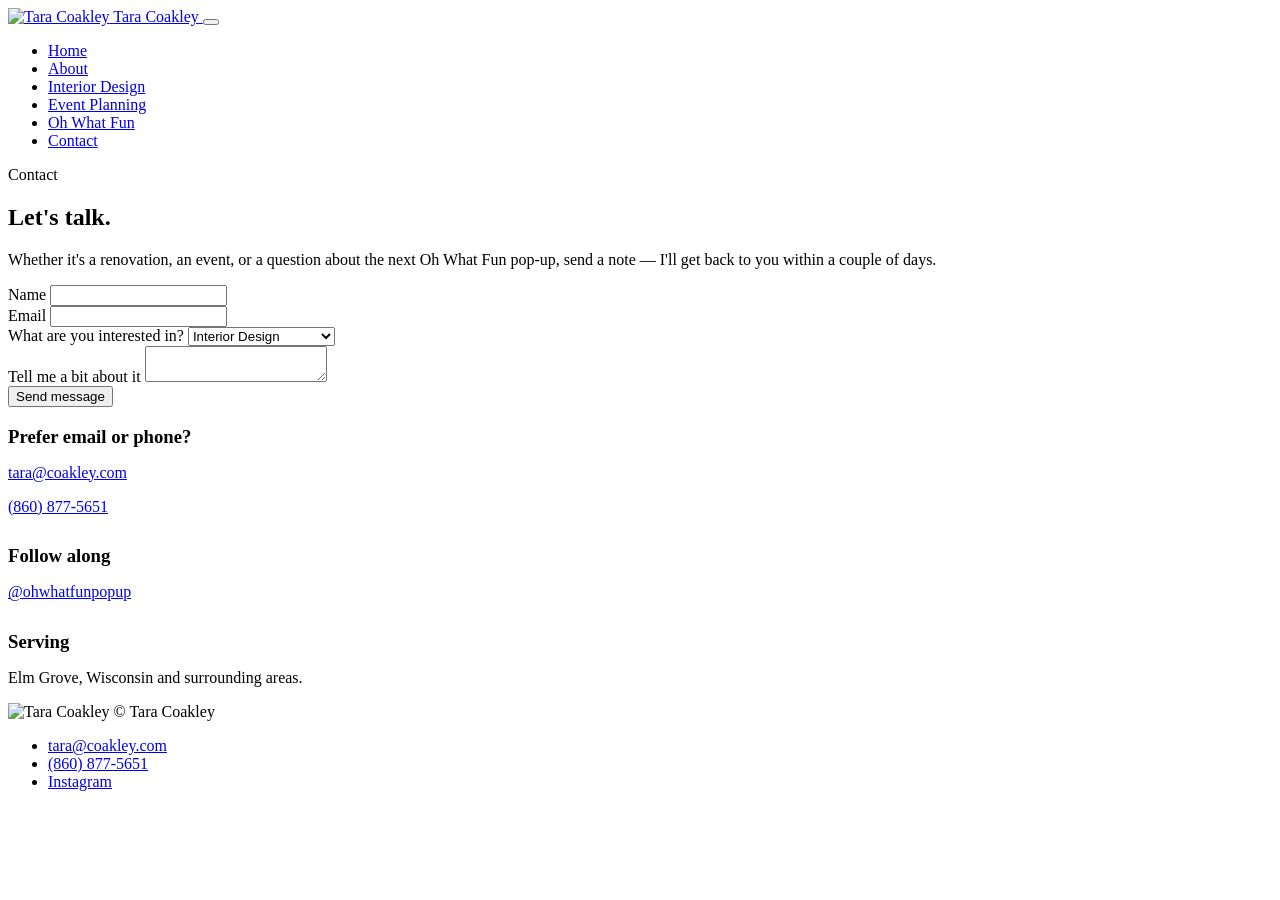
==== contact.html @ 21007465 "Add files via upload" ====
<!DOCTYPE html>
<html lang="en">
<head>
<meta charset="UTF-8">
<meta name="viewport" content="width=device-width, initial-scale=1.0">
<title>Contact — Tara Coakley</title>
<meta name="description" content="Get in touch about an interior design project, an event, or the Oh What Fun pop-up shop.">
<link rel="preconnect" href="https://fonts.googleapis.com">
<link rel="preconnect" href="https://fonts.gstatic.com" crossorigin>
<link href="https://fonts.googleapis.com/css2?family=Fraunces:ital,opsz,wght@0,9..144,400;0,9..144,500;0,9..144,600;1,9..144,500&family=Inter:wght@400;500;600;700&display=swap" rel="stylesheet">
<link rel="stylesheet" href="css/style.css">
</head>
<body>

<header class="site-header">
  <div class="nav-inner">
    <a href="index.html" class="brand">
      <img src="images/tc-logo.png" alt="Tara Coakley">
      <span class="brand-text">Tara Coakley</span>
    </a>
    <button class="nav-toggle" aria-label="Toggle menu" aria-expanded="false"><span></span></button>
    <ul class="nav-links">
      <li><a href="index.html">Home</a></li>
      <li><a href="about.html">About</a></li>
      <li><a href="interior-design.html">Interior Design</a></li>
      <li><a href="events.html">Event Planning</a></li>
      <li><a href="oh-what-fun.html">Oh What Fun</a></li>
      <li><a href="contact.html" aria-current="page">Contact</a></li>
    </ul>
  </div>
</header>

<main>

  <section class="hero">
    <div class="wrap">
      <span class="label">Contact</span>
      <h1>Let's talk.</h1>
      <p>Whether it's a renovation, an event, or a question about the next Oh What Fun pop-up, send a note — I'll get back to you within a couple of days.</p>
    </div>
  </section>

  <section class="reveal" style="padding-top:0;">
    <div class="wrap two-col">
      <div class="col-copy">
        <!--
          FORM SETUP: This form points to Formspree (formspree.io), a free
          service that emails form submissions to you without needing a
          backend server. To activate it:
          1. Create a free account at https://formspree.io
          2. Create a new form and copy the endpoint it gives you
             (looks like https://formspree.io/f/xxxxxxx)
          3. Replace YOUR_FORM_ID below with that ID.
          Until then, this form will not send anywhere — use the
          mailto link next to it as a fallback.
        -->
        <form class="form-grid" action="https://formspree.io/f/YOUR_FORM_ID" method="POST">
          <div>
            <label for="name">Name</label>
            <input type="text" id="name" name="name" required>
          </div>
          <div>
            <label for="email">Email</label>
            <input type="email" id="email" name="email" required>
          </div>
          <div>
            <label for="interest">What are you interested in?</label>
            <select id="interest" name="interest">
              <option>Interior Design</option>
              <option>Event Planning</option>
              <option>Oh What Fun pop-up</option>
              <option>Something else</option>
            </select>
          </div>
          <div>
            <label for="message">Tell me a bit about it</label>
            <textarea id="message" name="message" required></textarea>
          </div>
          <div>
            <button type="submit" class="btn btn-solid">Send message</button>
          </div>
        </form>
      </div>

      <div class="col-media">
        <h3 style="margin-bottom:0.6em;">Prefer email or phone?</h3>
        <p><a href="mailto:tara@coakley.com">tara@coakley.com</a></p>
        <p><a href="tel:+18608775651">(860) 877-5651</a></p>
        <h3 style="margin:1.6em 0 0.6em;">Follow along</h3>
        <p><a href="https://instagram.com/ohwhatfunpopup" target="_blank" rel="noopener">@ohwhatfunpopup</a></p>
        <h3 style="margin:1.6em 0 0.6em;">Serving</h3>
        <p>Elm Grove, Wisconsin and surrounding areas.</p>
      </div>
    </div>
  </section>

</main>

<footer class="site-footer">
  <div class="wrap footer-inner">
    <div class="footer-brand">
      <img src="images/tc-logo.png" alt="Tara Coakley">
      <span>© <span data-year></span> Tara Coakley</span>
    </div>
    <ul class="footer-links">
      <li><a href="mailto:tara@coakley.com">tara@coakley.com</a></li>
      <li><a href="tel:+18608775651">(860) 877-5651</a></li>
      <li><a href="https://instagram.com/ohwhatfunpopup" target="_blank" rel="noopener">Instagram</a></li>
    </ul>
  </div>
</footer>

<script src="js/main.js"></script>
</body>
</html>
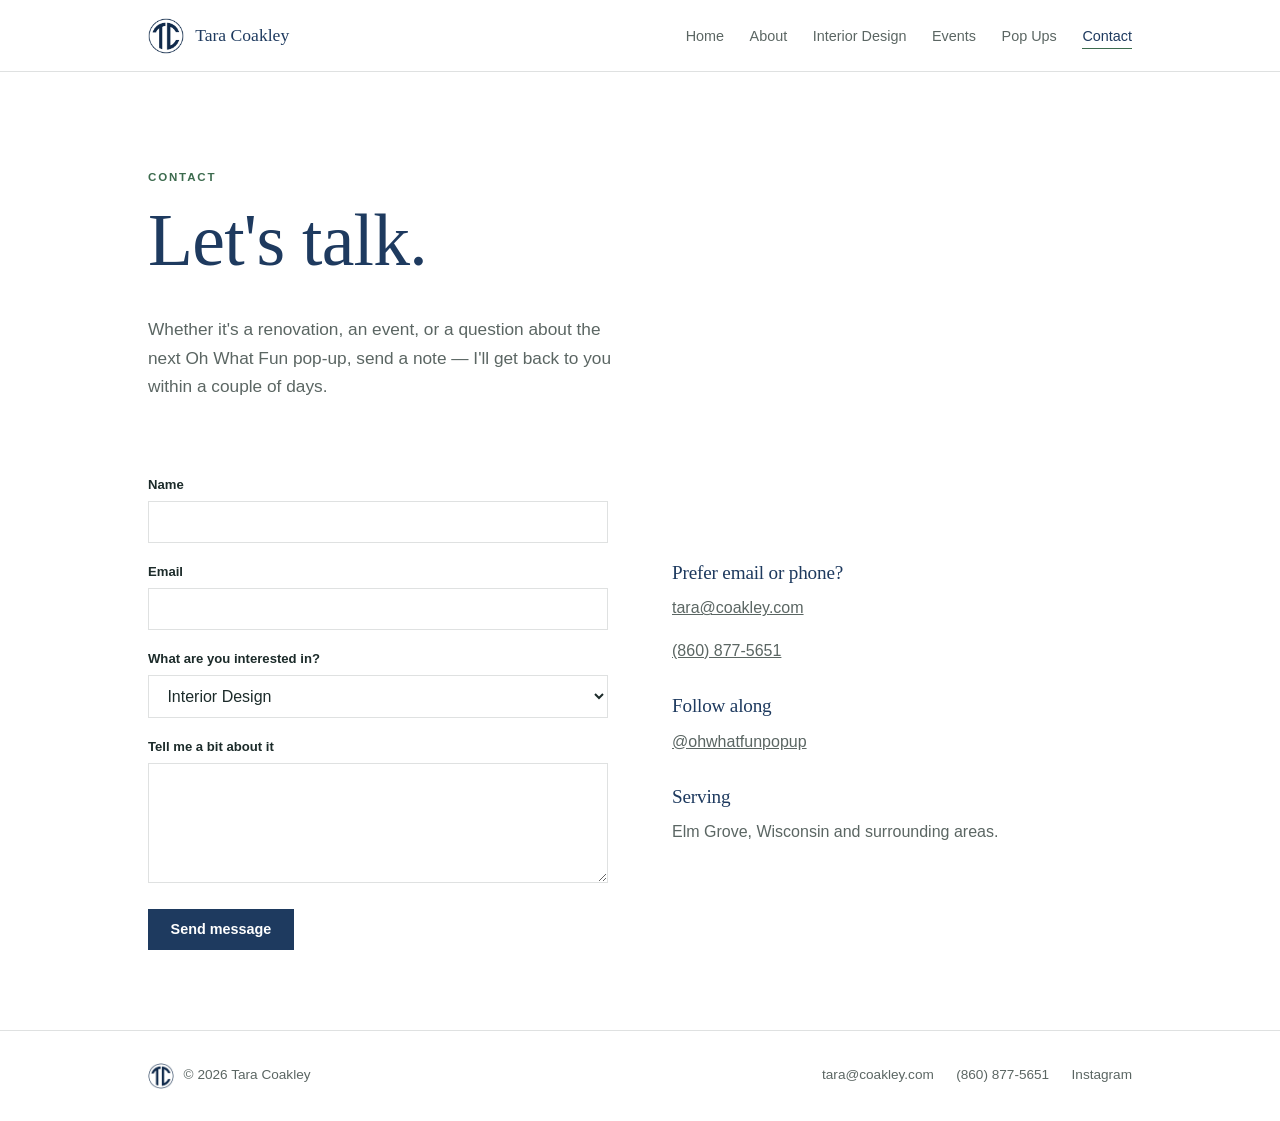
==== commit 45eb622a: "Add files via upload" ====
--- a/contact.html
+++ b/contact.html
@@ -23,8 +23,8 @@
       <li><a href="index.html">Home</a></li>
       <li><a href="about.html">About</a></li>
       <li><a href="interior-design.html">Interior Design</a></li>
-      <li><a href="events.html">Event Planning</a></li>
-      <li><a href="oh-what-fun.html">Oh What Fun</a></li>
+      <li><a href="events.html">Events</a></li>
+      <li><a href="oh-what-fun.html">Pop Ups</a></li>
       <li><a href="contact.html" aria-current="page">Contact</a></li>
     </ul>
   </div>
@@ -67,8 +67,8 @@
             <label for="interest">What are you interested in?</label>
             <select id="interest" name="interest">
               <option>Interior Design</option>
-              <option>Event Planning</option>
-              <option>Oh What Fun pop-up</option>
+              <option>Events</option>
+              <option>Pop Ups</option>
               <option>Something else</option>
             </select>
           </div>
--- a/css/style.css
+++ b/css/style.css
@@ -0,0 +1,400 @@
+/* =========================================================
+   DESIGN TOKENS
+   One consistent palette across the whole site. Oh What Fun
+   borrows a coral pulled directly from its own logo artwork —
+   that's the one intentional departure, not a per-page gimmick.
+   ========================================================= */
+:root {
+  --white: #FFFFFF;
+  --offwhite: #F5F6F5;      /* used sparingly, for one band per page at most */
+  --ink: #1C2B2A;           /* primary text — warm-neutral near-black */
+  --ink-soft: #5B6663;
+  --navy: #1E3A5F;          /* primary brand color — nav, headings, buttons */
+  --navy-dim: #142944;
+  --green: #3C6B4E;         /* secondary accent — labels, links, small marks */
+  --green-dim: #2B4E39;
+  --coral: #D9705B;         /* Oh What Fun only — pulled from its own logo */
+  --coral-dim: #B65640;
+  --line: rgba(28, 43, 42, 0.14);
+
+  --font-display: "Fraunces", Georgia, serif;
+  --font-body: "Inter", -apple-system, BlinkMacSystemFont, "Segoe UI", sans-serif;
+
+  --max-w: 1080px;
+  --gutter: clamp(1.25rem, 4vw, 3rem);
+}
+
+/* =========================================================
+   RESET & BASE
+   ========================================================= */
+*, *::before, *::after { box-sizing: border-box; }
+html { scroll-behavior: smooth; }
+@media (prefers-reduced-motion: reduce) {
+  html { scroll-behavior: auto; }
+  *, *::before, *::after { animation-duration: 0.01ms !important; animation-iteration-count: 1 !important; transition-duration: 0.01ms !important; }
+}
+
+body {
+  margin: 0;
+  background: var(--white);
+  color: var(--ink);
+  font-family: var(--font-body);
+  font-size: 16px;
+  line-height: 1.65;
+  -webkit-font-smoothing: antialiased;
+}
+
+img { max-width: 100%; display: block; }
+a { color: inherit; }
+
+h1, h2, h3 {
+  font-family: var(--font-display);
+  font-weight: 500;
+  line-height: 1.15;
+  margin: 0 0 0.45em;
+  letter-spacing: -0.01em;
+  color: var(--navy);
+}
+
+h1 { font-size: clamp(2.6rem, 6vw, 4.6rem); font-weight: 500; max-width: 16ch; }
+h2 { font-size: clamp(1.7rem, 3vw, 2.3rem); }
+h3 { font-size: 1.2rem; }
+
+p { margin: 0 0 1em; color: var(--ink-soft); max-width: 58ch; }
+
+.label {
+  display: block;
+  font-family: var(--font-body);
+  font-size: 0.72rem;
+  font-weight: 600;
+  letter-spacing: 0.16em;
+  text-transform: uppercase;
+  color: var(--green);
+  margin-bottom: 0.9em;
+}
+
+.wrap {
+  max-width: var(--max-w);
+  margin: 0 auto;
+  padding-left: var(--gutter);
+  padding-right: var(--gutter);
+}
+
+section { padding: clamp(3rem, 7vw, 5rem) 0; }
+.band { background: var(--offwhite); }
+
+hr.rule {
+  border: none;
+  border-top: 2px solid var(--navy);
+  width: 46px;
+  margin: 0 0 1.6em;
+}
+
+a:focus-visible, button:focus-visible, input:focus-visible, textarea:focus-visible, select:focus-visible {
+  outline: 2px solid var(--navy);
+  outline-offset: 3px;
+}
+
+/* =========================================================
+   HEADER / NAV
+   ========================================================= */
+.site-header {
+  border-bottom: 1px solid var(--line);
+}
+
+.nav-inner {
+  display: flex;
+  align-items: center;
+  justify-content: space-between;
+  padding: 1.1rem var(--gutter);
+  max-width: var(--max-w);
+  margin: 0 auto;
+}
+
+.brand {
+  display: flex;
+  align-items: center;
+  gap: 0.7rem;
+  text-decoration: none;
+  color: var(--ink);
+}
+.brand img { width: 36px; height: 36px; }
+.brand-text {
+  font-family: var(--font-display);
+  font-size: 1.1rem;
+  color: var(--navy);
+}
+
+.nav-links {
+  display: flex;
+  gap: clamp(1rem, 2vw, 2rem);
+  list-style: none;
+  margin: 0;
+  padding: 0;
+}
+.nav-links a {
+  text-decoration: none;
+  font-size: 0.9rem;
+  font-weight: 500;
+  color: var(--ink-soft);
+  padding: 0.3rem 0;
+  border-bottom: 1px solid transparent;
+  transition: color 0.15s ease, border-color 0.15s ease;
+}
+.nav-links a:hover,
+.nav-links a[aria-current="page"] {
+  color: var(--navy);
+  border-color: var(--green);
+}
+
+.nav-toggle {
+  display: none;
+  background: none;
+  border: 1px solid var(--line);
+  padding: 0.5rem 0.7rem;
+  cursor: pointer;
+}
+.nav-toggle span,
+.nav-toggle span::before,
+.nav-toggle span::after {
+  content: "";
+  display: block;
+  width: 20px;
+  height: 2px;
+  background: var(--ink);
+  position: relative;
+}
+.nav-toggle span::before { position: absolute; top: -6px; }
+.nav-toggle span::after { position: absolute; top: 6px; }
+
+@media (max-width: 780px) {
+  .nav-toggle { display: block; }
+  .nav-links {
+    position: absolute;
+    top: 100%;
+    left: 0;
+    right: 0;
+    flex-direction: column;
+    background: var(--white);
+    border-bottom: 1px solid var(--line);
+    padding: 1rem var(--gutter) 1.5rem;
+    gap: 1rem;
+    display: none;
+  }
+  .nav-links.open { display: flex; }
+}
+
+/* =========================================================
+   BUTTONS
+   ========================================================= */
+.btn {
+  display: inline-flex;
+  align-items: center;
+  gap: 0.5em;
+  font-family: var(--font-body);
+  font-size: 0.9rem;
+  font-weight: 600;
+  text-decoration: none;
+  padding: 0.8em 1.5em;
+  border: 1px solid var(--navy);
+  color: var(--navy);
+  background: transparent;
+  cursor: pointer;
+  transition: background 0.15s ease, color 0.15s ease;
+}
+.btn:hover { background: var(--navy); color: var(--white); }
+
+.btn-solid {
+  background: var(--navy);
+  color: var(--white);
+}
+.btn-solid:hover { background: var(--navy-dim); border-color: var(--navy-dim); }
+
+/* =========================================================
+   HERO
+   ========================================================= */
+.hero {
+  padding: clamp(3.5rem, 9vw, 6rem) 0 clamp(2.5rem, 5vw, 3.5rem);
+}
+.hero p { font-size: 1.08rem; max-width: 50ch; }
+
+/* =========================================================
+   SIMPLE SERVICE LIST (homepage) — a plain directory-style
+   list rather than hover-flip cards.
+   ========================================================= */
+.service-list {
+  border-top: 1px solid var(--line);
+}
+.service-row {
+  display: grid;
+  grid-template-columns: 1.1fr 2fr auto;
+  gap: 1.5rem;
+  align-items: center;
+  padding: 1.8rem 0;
+  border-bottom: 1px solid var(--line);
+  text-decoration: none;
+  color: var(--ink);
+}
+.service-row h3 { margin: 0; color: var(--navy); }
+.service-row p { margin: 0; font-size: 0.95rem; }
+.service-row .go {
+  font-size: 0.85rem;
+  font-weight: 600;
+  color: var(--green);
+  white-space: nowrap;
+  transition: transform 0.15s ease;
+}
+.service-row:hover .go { transform: translateX(4px); }
+@media (max-width: 700px) {
+  .service-row { grid-template-columns: 1fr; gap: 0.4rem; }
+}
+
+/* =========================================================
+   TWO COLUMN
+   ========================================================= */
+.two-col {
+  display: grid;
+  grid-template-columns: 1fr 1fr;
+  gap: clamp(2rem, 5vw, 4rem);
+  align-items: center;
+}
+@media (max-width: 780px) { .two-col { grid-template-columns: 1fr; } }
+.two-col.reverse .col-media { order: 2; }
+@media (max-width: 780px) { .two-col.reverse .col-media { order: 0; } }
+
+/* =========================================================
+   GALLERY
+   ========================================================= */
+.gallery {
+  display: grid;
+  grid-template-columns: repeat(3, 1fr);
+  gap: 1rem;
+}
+@media (max-width: 700px) { .gallery { grid-template-columns: repeat(2, 1fr); } }
+
+.ph-image {
+  aspect-ratio: 4 / 5;
+  background:
+    repeating-linear-gradient(135deg, rgba(28,43,42,0.05) 0 2px, transparent 2px 14px),
+    var(--offwhite);
+  border: 1px solid var(--line);
+  display: flex;
+  align-items: center;
+  justify-content: center;
+  text-align: center;
+  padding: 1rem;
+  color: var(--ink-soft);
+  font-size: 0.76rem;
+}
+.ph-image .ph-label::before {
+  content: "ADD PHOTO";
+  display: block;
+  font-weight: 700;
+  letter-spacing: 0.12em;
+  color: var(--green);
+  margin-bottom: 0.3em;
+  font-size: 0.66rem;
+}
+
+/* =========================================================
+   FORM
+   ========================================================= */
+.form-grid { display: grid; gap: 1.1rem; max-width: 540px; }
+label {
+  display: block;
+  font-size: 0.82rem;
+  font-weight: 600;
+  margin-bottom: 0.4em;
+}
+input, textarea, select {
+  width: 100%;
+  font-family: var(--font-body);
+  font-size: 1rem;
+  padding: 0.7em 0.9em;
+  border: 1px solid var(--line);
+  background: var(--white);
+  color: var(--ink);
+}
+textarea { min-height: 120px; resize: vertical; }
+
+/* =========================================================
+   FOOTER — one slim row, appropriate for a site just starting out
+   ========================================================= */
+.site-footer {
+  border-top: 1px solid var(--line);
+  padding: 2rem 0;
+}
+.footer-inner {
+  display: flex;
+  align-items: center;
+  justify-content: space-between;
+  flex-wrap: wrap;
+  gap: 1rem;
+}
+.footer-brand {
+  display: flex;
+  align-items: center;
+  gap: 0.6rem;
+  font-size: 0.85rem;
+  color: var(--ink-soft);
+}
+.footer-brand img { width: 26px; height: 26px; }
+.footer-links {
+  display: flex;
+  gap: 1.4rem;
+  list-style: none;
+  margin: 0;
+  padding: 0;
+  font-size: 0.85rem;
+}
+.footer-links a { text-decoration: none; color: var(--ink-soft); }
+.footer-links a:hover { color: var(--navy); }
+
+/* =========================================================
+   OH WHAT FUN — the one page allowed its own accent, since it
+   has real logo artwork behind it.
+   ========================================================= */
+body.theme-fun .label { color: var(--coral); }
+body.theme-fun .btn-solid { background: var(--coral); border-color: var(--coral); }
+body.theme-fun .btn-solid:hover { background: var(--coral-dim); border-color: var(--coral-dim); }
+body.theme-fun .btn:hover { background: var(--coral); border-color: var(--coral); }
+body.theme-fun .service-row .go { color: var(--coral); }
+
+.fun-logo-hero {
+  max-width: 340px;
+  width: 100%;
+  height: auto;
+  margin-bottom: 0.3rem;
+}
+.fun-logo-badge {
+  width: 40px;
+  height: 40px;
+  border-radius: 50%;
+  object-fit: cover;
+  flex-shrink: 0;
+}
+
+/* =========================================================
+   SCROLL REVEAL
+   ========================================================= */
+.reveal {
+  opacity: 0;
+  transform: translateY(14px);
+  transition: opacity 0.5s ease, transform 0.5s ease;
+}
+.reveal.in-view { opacity: 1; transform: none; }
+@media (prefers-reduced-motion: reduce) {
+  .reveal { opacity: 1; transform: none; }
+}
+
+.sr-only {
+  position: absolute;
+  width: 1px;
+  height: 1px;
+  padding: 0;
+  margin: -1px;
+  overflow: hidden;
+  clip: rect(0, 0, 0, 0);
+  white-space: nowrap;
+  border: 0;
+}
